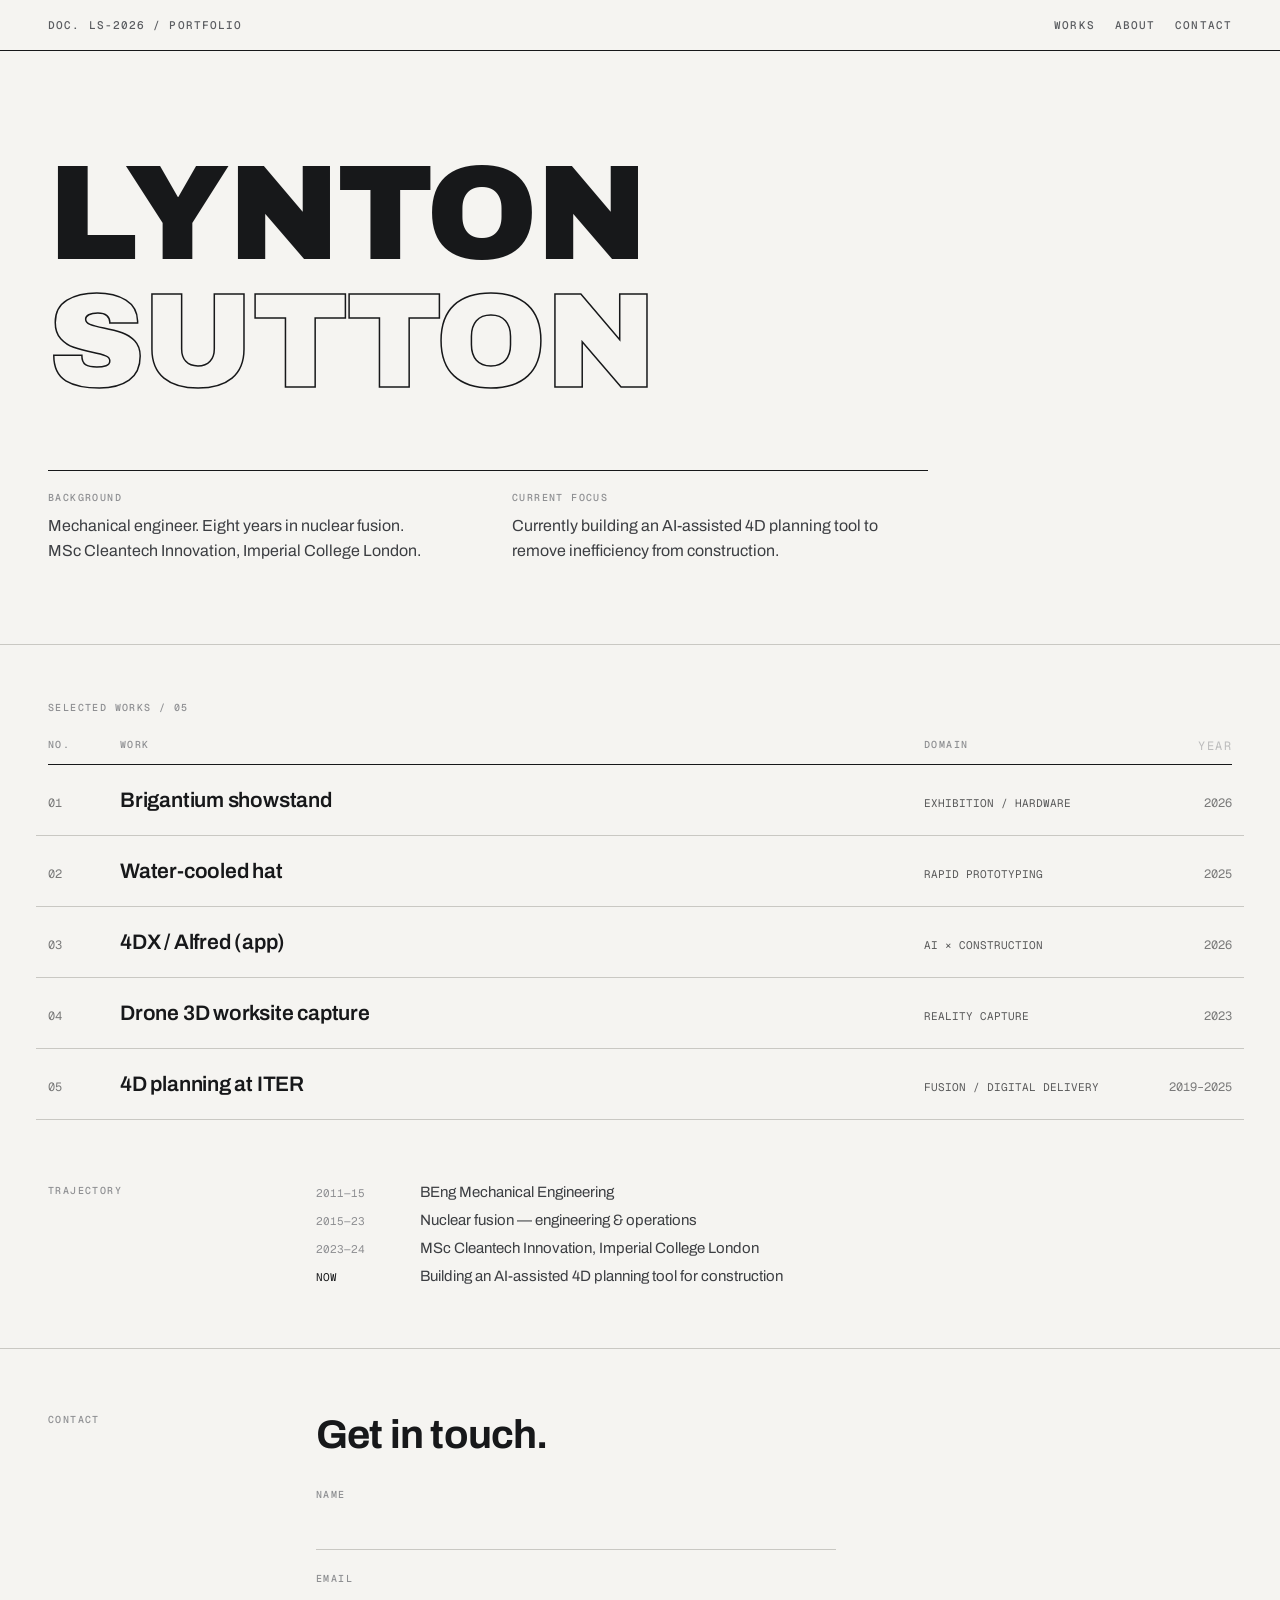
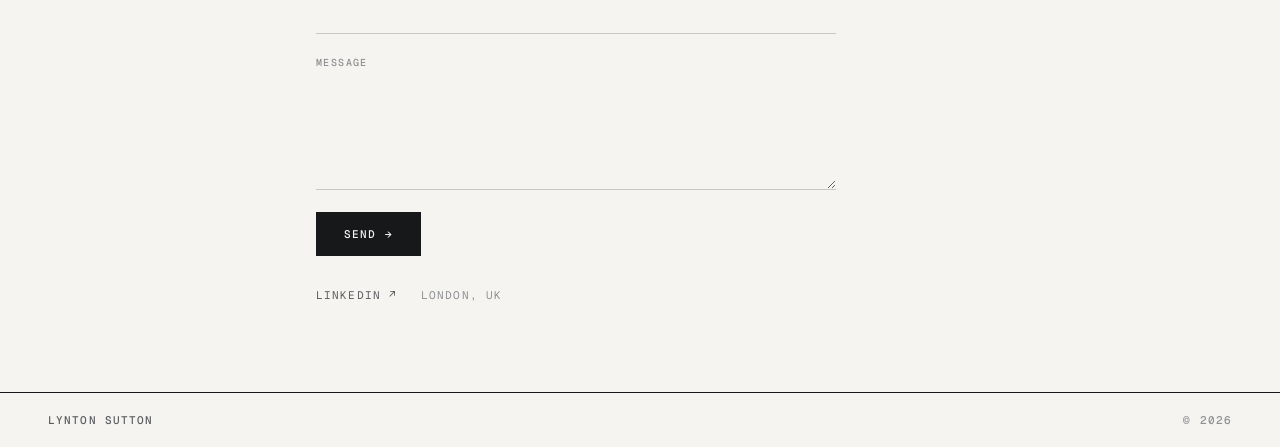
==== index.html @ a77f1288 "Correct the work years Per the owner:   water-cooled hat        2023      -> 2025   4DX / Alfred (ap" ====
<!DOCTYPE html>
<!-- nav-back: the index is only ever arrived at by coming back from a work
     page, so its inbound transition always swipes right. -->
<html lang="en" class="nav-back">
<head>
<meta charset="UTF-8">
<meta name="viewport" content="width=device-width, initial-scale=1.0">
<title>Lynton Sutton — Portfolio</title>
<meta name="description" content="Lynton Sutton — mechanical engineer. Eight years in nuclear fusion. MSc Cleantech Innovation, Imperial College London. Building an AI-assisted 4D planning tool for construction.">

<link rel="preconnect" href="https://fonts.googleapis.com">
<link rel="preconnect" href="https://fonts.gstatic.com" crossorigin>
<link href="https://fonts.googleapis.com/css2?family=Archivo:wght@400;500;600;700;800&family=Archivo+Black&family=Geist+Mono:wght@400;500;600&display=swap" rel="stylesheet">
<link rel="stylesheet" href="style.css">
</head>
<body>

  <!-- ===================== HEADER ===================== -->
  <header class="site-head">
    <span>DOC. LS-2026 / PORTFOLIO</span>
    <nav>
      <a href="#works">WORKS</a>
      <a href="#about">ABOUT</a>
      <a href="#contact">CONTACT</a>
    </nav>
  </header>

  <!-- ===================== HERO ===================== -->
  <section class="hero">
    <h1>
      <span>Lynton</span>
      <span class="hollow">Sutton</span>
    </h1>

    <div class="intro">
      <div>
        <span class="label">BACKGROUND</span>
        <p>Mechanical engineer. Eight years in nuclear fusion.<br>MSc Cleantech Innovation, Imperial College London.</p>
      </div>
      <div>
        <span class="label">CURRENT FOCUS</span>
        <p>Currently building an AI-assisted 4D planning tool to remove inefficiency from construction.</p>
      </div>
    </div>
  </section>

  <!-- ===================== WORKS ===================== -->
  <!-- Each row navigates to its own page in work/. -->
  <section id="works" class="works">
    <div class="label kicker">SELECTED WORKS / 05</div>

    <div class="work-head label">
      <span>NO.</span>
      <span>WORK</span>
      <span>DOMAIN</span>
      <span class="w-year">YEAR</span>
    </div>

    <a class="work-row" href="work/brigantium-showstand.html">
      <span class="w-no">01</span>
      <span class="w-title">Brigantium showstand</span>
      <span class="w-domain">EXHIBITION / HARDWARE</span>
      <span class="w-year">2026</span>
    </a>

    <a class="work-row" href="work/water-cooled-hat.html">
      <span class="w-no">02</span>
      <span class="w-title">Water-cooled hat</span>
      <span class="w-domain">RAPID PROTOTYPING</span>
      <span class="w-year">2025</span>
    </a>

    <a class="work-row" href="work/brigantium-alfred.html">
      <span class="w-no">03</span>
      <span class="w-title">4DX / Alfred (app)</span>
      <span class="w-domain">AI × CONSTRUCTION</span>
      <span class="w-year">2026</span>
    </a>

    <a class="work-row" href="work/drone-worksite-capture.html">
      <span class="w-no">04</span>
      <span class="w-title">Drone 3D worksite capture</span>
      <span class="w-domain">REALITY CAPTURE</span>
      <span class="w-year">2023</span>
    </a>

    <a class="work-row" href="work/iter-4d-planning.html">
      <span class="w-no">05</span>
      <span class="w-title">4D planning at ITER</span>
      <span class="w-domain">FUSION / DIGITAL DELIVERY</span>
      <span class="w-year">2019–2025</span>
    </a>
  </section>

  <!-- ===================== TRAJECTORY ===================== -->
  <section id="about" class="trajectory">
    <div class="label">TRAJECTORY</div>
    <div class="traj-list">
      <div><span class="date">2011—15</span>BEng Mechanical Engineering</div>
      <div><span class="date">2015—23</span>Nuclear fusion — engineering &amp; operations</div>
      <div><span class="date">2023—24</span>MSc Cleantech Innovation, Imperial College London</div>
      <div><span class="date now">NOW</span>Building an AI-assisted 4D planning tool for construction</div>
    </div>
  </section>

  <!-- ===================== CONTACT ===================== -->
  <section id="contact" class="contact">
    <div class="label">CONTACT</div>
    <div class="contact-lines">
      <p class="contact-lede">Get in touch.</p>

      <!-- ============================================================
           SETUP REQUIRED — replace YOUR_FORM_ID below.
           1. Sign up at https://formspree.io and create a new form.
           2. Copy the form ID from the endpoint it gives you
              (https://formspree.io/f/XXXXXXXX  →  XXXXXXXX).
           3. Paste it over YOUR_FORM_ID in the action attribute.
           Your address lives in the Formspree dashboard, never in this
           page's source. Until the ID is set, the form will not send.
           ============================================================ -->
      <form class="contact-form" action="https://formspree.io/f/YOUR_FORM_ID" method="POST">
        <input type="hidden" name="_subject" value="Portfolio enquiry">
        <!-- Spam honeypot: hidden from people, tempting to bots. -->
        <input type="text" name="_gotcha" tabindex="-1" autocomplete="off" aria-hidden="true">

        <div class="field">
          <label class="label" for="cf-name">NAME</label>
          <input id="cf-name" name="name" type="text" autocomplete="name" required>
        </div>
        <div class="field">
          <label class="label" for="cf-email">EMAIL</label>
          <input id="cf-email" name="email" type="email" autocomplete="email" required>
        </div>
        <div class="field">
          <label class="label" for="cf-message">MESSAGE</label>
          <textarea id="cf-message" name="message" rows="4" required></textarea>
        </div>

        <button class="send" type="submit">SEND →</button>
      </form>

      <div class="contact-meta">
        <a class="ext" href="https://www.linkedin.com/in/lynton-sutton-944990ba/" target="_blank" rel="noopener">LINKEDIN ↗</a>
        <span class="place">LONDON, UK</span>
      </div>
    </div>
  </section>

  <!-- ===================== FOOTER ===================== -->
  <footer class="site-foot">
    <span>LYNTON SUTTON</span>
    <span class="year">© 2026</span>
  </footer>

</body>
</html>
---- style.css ----
/* ============================================================
   Lynton Sutton — Portfolio
   Shared stylesheet for the index and the work pages.
   ============================================================ */

/* ===================== TOKENS ===================== */
:root{
  --page:#f5f4f1;      /* paper                     */
  --ink:#17181a;       /* heavy rules, display type */
  --body:#3c3e42;      /* paragraph text            */
  --mono-2:#5a5c60;    /* secondary mono            */
  --mono-3:#8e8f92;    /* faint mono/labels         */
  --hair:#c9c8c3;      /* hairline rules            */
  --accent:#3672d9;    /* contact underline; oklch upgrade below */
  --gutter:48px;
  --sans:'Archivo',sans-serif;
  --display:'Archivo Black',sans-serif;
  --mono:'Geist Mono',ui-monospace,SFMono-Regular,Menlo,monospace;
}
@supports (color: oklch(0.55 0.17 250)){
  :root{ --accent:oklch(0.55 0.17 250); }
}

/* ===================== BASE ===================== */
*{box-sizing:border-box}
html{scroll-behavior:smooth}
body{
  margin:0;
  background:var(--page);
  color:var(--ink);
  font-family:var(--sans);
  min-height:100vh;
  -webkit-font-smoothing:antialiased;
}
a{color:inherit;text-decoration:none}
section{scroll-margin-top:24px}

/* Shared mono label: 10px, .14em, faint */
.label{
  font:500 10px var(--mono);
  letter-spacing:.14em;
  color:var(--mono-3);
}

/* Keyboard focus — hover is the design's only stated state, but focus must
   be visible for anyone not using a mouse. */
a:focus-visible{
  outline:2px solid var(--accent);
  outline-offset:3px;
}

/* ===================== HEADER ===================== */
.site-head{
  display:flex;
  justify-content:space-between;
  align-items:baseline;
  gap:24px;
  padding:18px var(--gutter);
  border-bottom:1.5px solid var(--ink);
  font:500 11px var(--mono);
  letter-spacing:.1em;
  color:var(--mono-2);
}
.site-head nav{display:flex;gap:20px}
.site-head nav a{color:var(--mono-2);transition:color .2s}
.site-head nav a:hover{color:var(--ink)}

/* ===================== HERO ===================== */
.hero{
  padding:100px var(--gutter) 80px;
  border-bottom:1px solid var(--hair);
}
.hero h1{
  margin:0;
  font:400 clamp(72px,10.5vw,148px)/0.95 var(--display);
  letter-spacing:-.02em;
  text-transform:uppercase;
}
.hero h1 span{display:block}
/* Second line is hollow until hovered. Guarded so it never renders invisible
   where text-stroke is unsupported. */
@supports (-webkit-text-stroke: 1.5px currentColor){
  .hero .hollow{
    color:transparent;
    -webkit-text-stroke:1.5px var(--ink);
    transition:color .4s;
    cursor:default;
  }
  .hero .hollow:hover{color:var(--ink)}
}

.intro{
  display:grid;
  grid-template-columns:1fr 1fr;
  gap:48px;
  margin-top:64px;
  max-width:880px;
  border-top:1.5px solid var(--ink);
  padding-top:20px;
}
.intro > div{display:flex;flex-direction:column;gap:10px}
.intro p{
  margin:0;
  font:400 16px/1.55 var(--sans);
  color:var(--body);
}

/* ===================== WORKS INDEX ===================== */
.works{padding:56px var(--gutter) 0}
.works .kicker{margin-bottom:24px}

.work-head,
.work-row{
  display:grid;
  grid-template-columns:56px 1fr 220px 72px;
  gap:16px;
}
.work-head{
  padding-bottom:10px;
  border-bottom:1.5px solid var(--ink);
}
.work-head .w-year{text-align:right}

.work-row{
  align-items:baseline;
  padding:24px 12px;
  /* Pull the hover plate 12px past the text grid while the columns stay
     aligned with the header above. */
  margin:0 -12px;
  border-bottom:1px solid var(--hair);
  cursor:pointer;
  transition:background .25s,color .25s;
}
/* The whole row inverts. Cells carry opacity rather than fixed greys so they
   read correctly against both the paper and the ink plate. */
.work-row:hover{
  background:var(--ink);
  color:var(--page);
}
.w-no   {font:400 12px var(--mono);opacity:.55}
.w-title{font:600 21px var(--sans);letter-spacing:-.01em}
.w-domain{font:400 11px var(--mono);opacity:.7}
.w-year {font:400 12px var(--mono);opacity:.55;text-align:right}

/* ===================== TRAJECTORY ===================== */
.trajectory,
.contact{
  display:grid;
  grid-template-columns:220px 1fr;
  gap:48px;
}
.trajectory{
  padding:64px var(--gutter);
  border-bottom:1px solid var(--hair);
}
.traj-list{
  display:flex;
  flex-direction:column;
  gap:12px;
  font:400 15px var(--sans);
  color:var(--body);
  max-width:640px;
}
.traj-list > div{display:flex;gap:20px;align-items:baseline}
.traj-list .date{
  font:400 11px var(--mono);
  color:var(--mono-3);
  width:84px;
  flex:none;
}
.traj-list .date.now{color:var(--ink)}

/* ===================== CONTACT ===================== */
.contact{padding:64px var(--gutter) 88px}
.contact-lines{
  display:flex;
  flex-direction:column;
  align-items:flex-start;
  gap:32px;
}
/* Carries the display-type moment the mailto link used to hold, so the
   section keeps its typographic anchor. */
.contact-lede{
  margin:0;
  font:700 clamp(24px,3.2vw,40px) var(--sans);
  letter-spacing:-.02em;
  color:var(--ink);
}

.contact-form{
  display:flex;
  flex-direction:column;
  gap:22px;
  width:100%;
  max-width:520px;
}
.field{display:flex;flex-direction:column;gap:8px}
.field label{display:block}

/* Flat, square, rule-only fields — no boxes, in keeping with the document
   aesthetic. Form controls don't inherit type, so restate it. */
.contact-form input[type=text],
.contact-form input[type=email],
.contact-form textarea{
  font:400 16px/1.5 var(--sans);
  color:var(--ink);
  background:transparent;
  border:none;
  border-bottom:1px solid var(--hair);
  border-radius:0;
  padding:6px 0 10px;
  width:100%;
  transition:border-color .25s;
  -webkit-appearance:none;
  appearance:none;
}
.contact-form textarea{resize:vertical;min-height:96px}
.contact-form input:hover,
.contact-form textarea:hover{border-bottom-color:var(--mono-3)}
.contact-form input:focus,
.contact-form textarea:focus{
  outline:none;
  border-bottom-color:var(--ink);
}
/* Honeypot — off-screen rather than display:none so bots still fill it. */
.contact-form input[name="_gotcha"]{
  position:absolute;
  left:-9999px;
  width:1px;
  height:1px;
  opacity:0;
}

.send{
  align-self:flex-start;
  font:500 11px var(--mono);
  letter-spacing:.1em;
  color:var(--page);
  background:var(--ink);
  border:none;
  border-radius:0;
  padding:15px 28px;
  cursor:pointer;
  transition:background .25s;
}
.send:hover{background:var(--accent)}
.send:focus-visible{outline:2px solid var(--accent);outline-offset:3px}

.contact-meta{
  display:flex;
  align-items:baseline;
  gap:24px;
  flex-wrap:wrap;
  font:400 11px var(--mono);
  letter-spacing:.1em;
}
.contact-meta .ext{
  color:var(--mono-2);
  border-bottom:2px solid transparent;
  transition:color .2s,border-color .25s;
}
.contact-meta .ext:hover{
  color:var(--ink);
  border-bottom-color:var(--accent);
}
.contact-meta .place{color:var(--mono-3)}

/* ===================== FOOTER ===================== */
.site-foot{
  display:flex;
  justify-content:space-between;
  align-items:baseline;
  padding:20px var(--gutter);
  border-top:1.5px solid var(--ink);
  font:500 11px var(--mono);
  letter-spacing:.1em;
  color:var(--mono-2);
}
.site-foot .year{color:var(--mono-3)}

/* ===================== WORK PAGE ===================== */
/* Deliberately bare: a back control, the work itself, and the footer. */
body.work{display:flex;flex-direction:column}
.work-page{
  flex:1;
  padding:28px var(--gutter) 96px;
}

.back{
  display:inline-flex;
  align-items:baseline;
  gap:10px;
  font:500 11px var(--mono);
  letter-spacing:.1em;
  color:var(--mono-2);
  transition:color .2s;
}
.back:hover{color:var(--ink)}
.back .arrow{
  display:inline-block;
  transition:transform .2s;
}
.back:hover .arrow{transform:translateX(-4px)}

.work-article{max-width:880px;padding-top:72px}
.work-article .w-index{display:block;margin-bottom:18px}
.work-article h1{
  margin:0;
  font:700 clamp(32px,4.6vw,56px)/1.05 var(--sans);
  letter-spacing:-.02em;
}
.work-article .work-meta{
  margin-top:16px;
  font:400 11px var(--mono);
  letter-spacing:.1em;
  color:var(--mono-3);
}
.work-article .work-text{
  margin:32px 0 0;
  padding-top:28px;
  border-top:1.5px solid var(--ink);
  font:400 17px/1.6 var(--sans);
  color:var(--body);
  max-width:640px;
}

/* ---- Figure plate ---- */
.figure{
  margin:44px 0 0;
  padding:0;
  max-width:880px;
}
.fig-label{margin-bottom:14px}
.fig-frame{
  aspect-ratio:16 / 9;
  width:100%;
  border:1.5px solid var(--ink);
  background:var(--ink);    /* fills the letterbox before the player paints */
}
.fig-frame iframe,
.fig-frame video{
  display:block;
  width:100%;
  height:100%;
  border:0;
}
/* Self-hosted clips are letterboxed rather than cropped — a 4D sequence
   shouldn't have its edges cut off to fill the frame. */
.fig-frame video{
  object-fit:contain;
  background:var(--ink);
}
/* Escape hatch under an embedded viewer: a way through to the source if the
   frame can't start (no WebGL, third-party frames blocked). */
.fig-link{
  display:inline-block;
  margin-top:14px;
  font:400 11px var(--mono);
  letter-spacing:.1em;
  color:var(--mono-2);
  border-bottom:2px solid transparent;
  transition:color .2s,border-color .25s;
}
.fig-link:hover{
  color:var(--ink);
  border-bottom-color:var(--accent);
}

/* ---- Pull quote ---- */
.work-quote{
  margin:44px 0 0;
  padding-left:20px;
  border-left:1.5px solid var(--ink);
  max-width:640px;
}
.work-quote p{
  margin:0;
  font:400 20px/1.45 var(--sans);
  letter-spacing:-.01em;
  color:var(--ink);
}
.work-quote cite{
  display:block;
  margin-top:12px;
  font:400 11px var(--mono);
  letter-spacing:.1em;
  font-style:normal;
  color:var(--mono-3);
}

/* ---- Plate grid ----
   Photos keep their natural aspect rather than being forced into a uniform
   frame — the set is a mix of portrait and landscape, and cropping to match
   would cut the subject out of half of them. Grid order is left-to-right so
   the build sequence still reads correctly. */
.plate-grid-label{margin-top:44px}
/* Sits directly under the meta line rather than after a section, so it needs
   less air above it. */
.plate-grid-label--lead{margin-top:32px}
.plate-grid{
  display:grid;
  grid-template-columns:repeat(2,1fr);
  gap:32px 24px;
  align-items:start;
  margin:44px 0 0;
  max-width:880px;
}
.plate{margin:0}
/* Spans both columns and lands on its own row — used for the wide context
   shot and for the finished build, so each gets the full measure. */
.plate--wide{
  grid-column:1 / -1;
  margin-top:8px;
}
.plate img{
  display:block;
  width:100%;
  height:auto;
  border:1.5px solid var(--ink);
  background:var(--hair);   /* holds the space before the image decodes */
}
.plate figcaption{margin-top:10px}
/* Video plates sit in the same grid as the photos so the two sections share a
   rhythm. aspect-ratio reserves the box before metadata lands, so the page
   doesn't jump as each player sizes itself. */
.plate video{
  display:block;
  width:100%;
  height:auto;
  aspect-ratio:9 / 16;
  border:1.5px solid var(--ink);
  background:var(--ink);
  object-fit:contain;
}

/* ===================== PAGE TRANSITION ===================== */
/* Cross-document view transitions: the index swipes left to a work page, and
   the work page swipes back right to the index. Direction is fixed per page
   because a work page is only ever entered going forward and the index only
   ever going back — so no scripting is needed to work out which way.
   Unsupported browsers simply navigate instantly. */
@view-transition{navigation:auto}

@keyframes vt-from-right{from{transform:translateX(100%)}}
@keyframes vt-to-left   {to  {transform:translateX(-25%)}}
@keyframes vt-from-left {from{transform:translateX(-25%)}}
@keyframes vt-to-right  {to  {transform:translateX(100%)}}

html.nav-fwd::view-transition-old(root){animation:vt-to-left    .42s cubic-bezier(.4,0,.2,1) both}
html.nav-fwd::view-transition-new(root){animation:vt-from-right .42s cubic-bezier(.4,0,.2,1) both}
html.nav-back::view-transition-old(root){animation:vt-to-right  .42s cubic-bezier(.4,0,.2,1) both}
html.nav-back::view-transition-new(root){animation:vt-from-left .42s cubic-bezier(.4,0,.2,1) both}

/* ===================== RESPONSIVE ===================== */
/* Design was validated at desktop widths. Below 760px the fixed works columns
   stop working, so each row folds to two lines:
     NO. + WORK  /  DOMAIN + YEAR                                          */
@media (max-width:760px){
  :root{--gutter:24px}

  .hero{padding:64px var(--gutter) 56px}
  .intro{grid-template-columns:1fr;gap:28px;margin-top:44px}

  .work-head{display:none}
  .work-row{
    grid-template-columns:44px 1fr auto;
    gap:8px 16px;
    align-items:baseline;
    padding:20px 12px;
  }
  .w-no    {grid-column:1;grid-row:1}
  .w-title {grid-column:2 / 4;grid-row:1;font-size:19px}
  .w-domain{grid-column:2;grid-row:2}
  .w-year  {grid-column:3;grid-row:2}

  .trajectory,
  .contact{grid-template-columns:1fr;gap:20px}
  .trajectory{padding:48px var(--gutter)}
  .contact{padding:48px var(--gutter) 64px}
  .traj-list > div{gap:14px}

  .work-page{padding:24px var(--gutter) 64px}
  .work-article{padding-top:48px}
  .work-article .work-text{font-size:16px}
  .figure{margin-top:36px}
  .plate-grid{grid-template-columns:1fr;gap:28px;margin-top:20px}
  .plate-grid-label{margin-top:36px}
  .work-quote{margin-top:36px}
  .work-quote p{font-size:18px}
}

/* Keep the display type inside the page on very narrow screens. */
@media (max-width:420px){
  .hero h1{font-size:clamp(52px,15vw,72px)}
  .site-head{gap:12px;flex-wrap:wrap}
  .site-head nav{gap:14px}
}

@media (prefers-reduced-motion:reduce){
  html{scroll-behavior:auto}
  *{transition-duration:.01ms !important}
  ::view-transition-old(root),
  ::view-transition-new(root){animation:none !important}
}
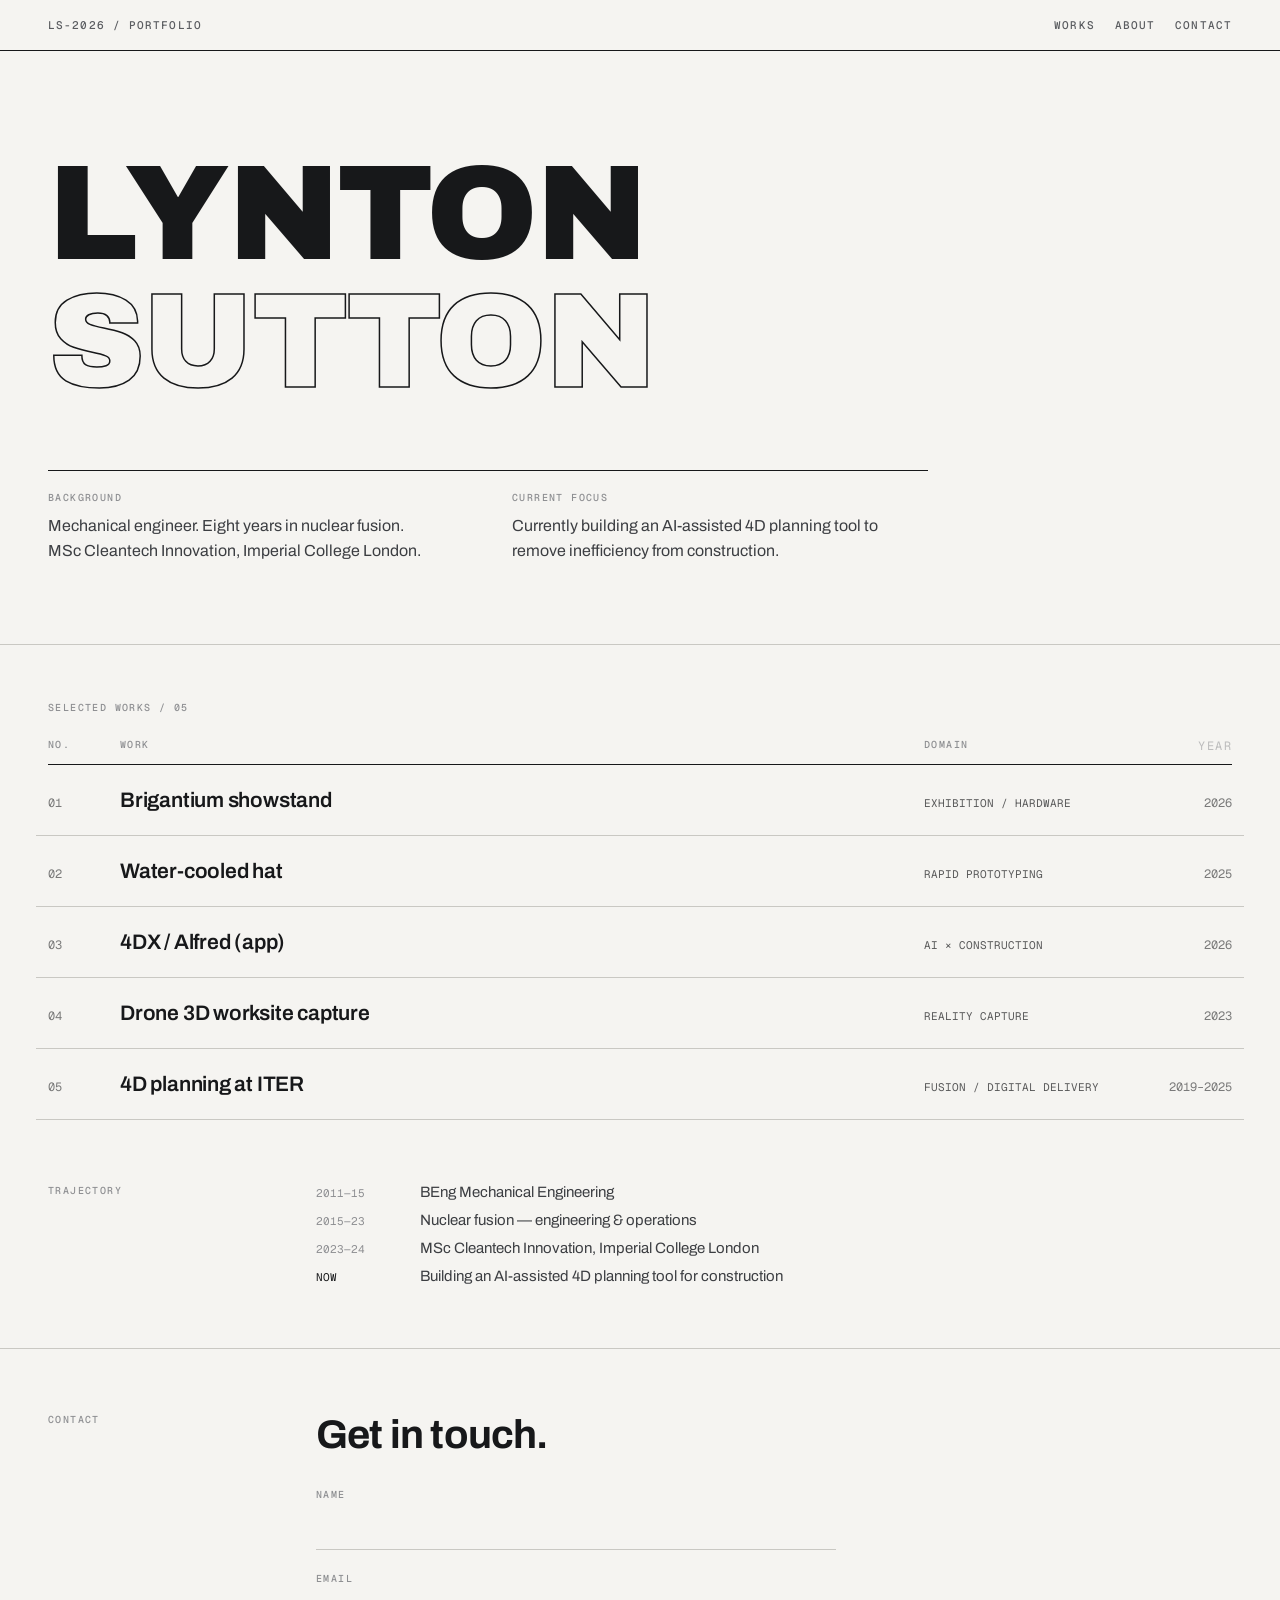
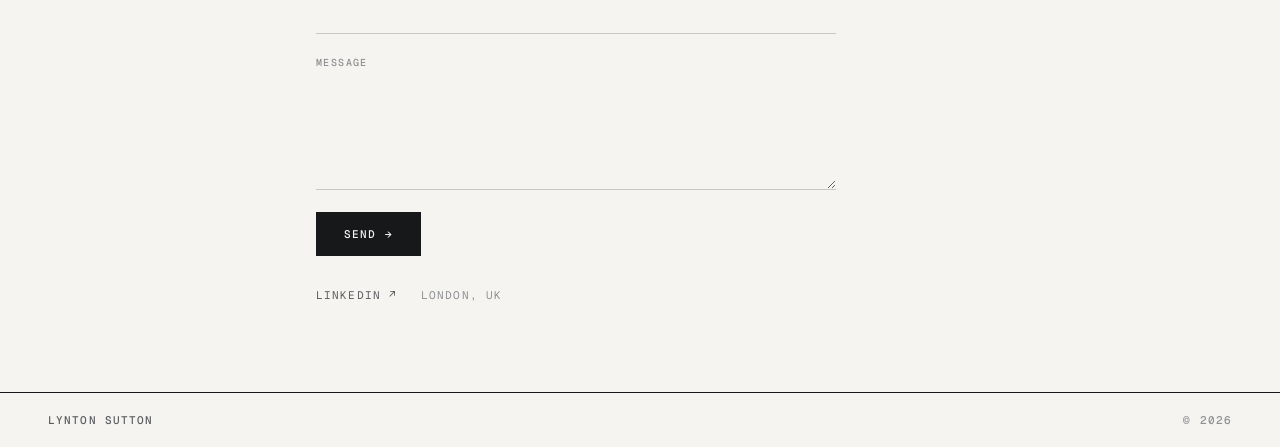
==== commit 88c0f4b5: "Drop the DOC. prefix from the header label Co-Authored-By: Claude Opus 5 <noreply@anthropic.com>" ====
--- a/index.html
+++ b/index.html
@@ -17,7 +17,7 @@
 
   <!-- ===================== HEADER ===================== -->
   <header class="site-head">
-    <span>DOC. LS-2026 / PORTFOLIO</span>
+    <span>LS-2026 / PORTFOLIO</span>
     <nav>
       <a href="#works">WORKS</a>
       <a href="#about">ABOUT</a>
@@ -70,7 +70,7 @@
       <span class="w-year">2025</span>
     </a>
 
-    <a class="work-row" href="work/brigantium-alfred.html">
+    <a class="work-row" href="work/4dx-alfred.html">
       <span class="w-no">03</span>
       <span class="w-title">4DX / Alfred (app)</span>
       <span class="w-domain">AI × CONSTRUCTION</span>
@@ -109,16 +109,14 @@
     <div class="contact-lines">
       <p class="contact-lede">Get in touch.</p>
 
-      <!-- ============================================================
-           SETUP REQUIRED — replace YOUR_FORM_ID below.
-           1. Sign up at https://formspree.io and create a new form.
-           2. Copy the form ID from the endpoint it gives you
-              (https://formspree.io/f/XXXXXXXX  →  XXXXXXXX).
-           3. Paste it over YOUR_FORM_ID in the action attribute.
-           Your address lives in the Formspree dashboard, never in this
-           page's source. Until the ID is set, the form will not send.
-           ============================================================ -->
-      <form class="contact-form" action="https://formspree.io/f/YOUR_FORM_ID" method="POST">
+      <!-- Plain HTML POST to Formspree — no script, so the page stays
+           zero-JavaScript. The destination address lives in the Formspree
+           dashboard and never appears in this page's source.
+           _next must be an absolute URL; it keeps the visitor on this domain
+           after submitting instead of landing on formspree.io. Update it if
+           the site ever moves to a custom domain. -->
+      <form class="contact-form" action="https://formspree.io/f/xnpaqawo" method="POST">
+        <input type="hidden" name="_next" value="https://dizzymammoth91.github.io/portfolio/thanks.html">
         <input type="hidden" name="_subject" value="Portfolio enquiry">
         <!-- Spam honeypot: hidden from people, tempting to bots. -->
         <input type="text" name="_gotcha" tabindex="-1" autocomplete="off" aria-hidden="true">
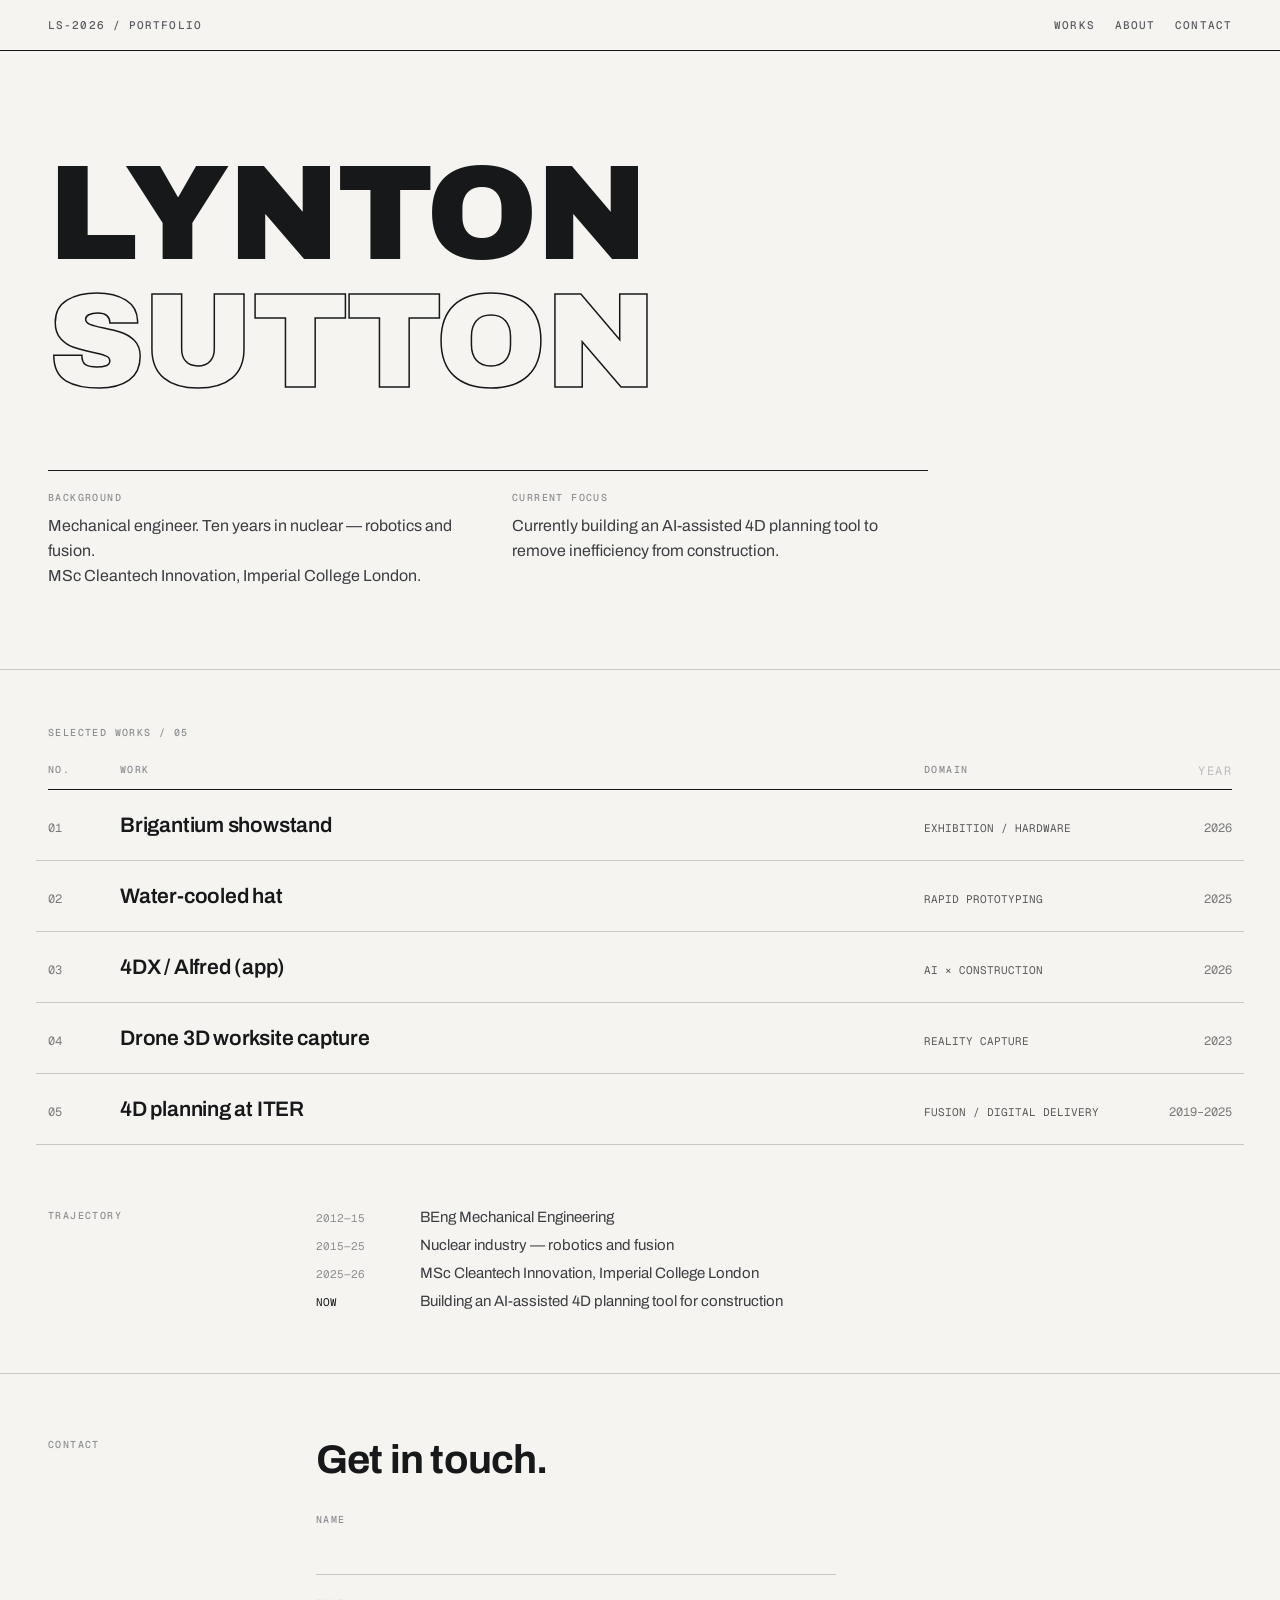
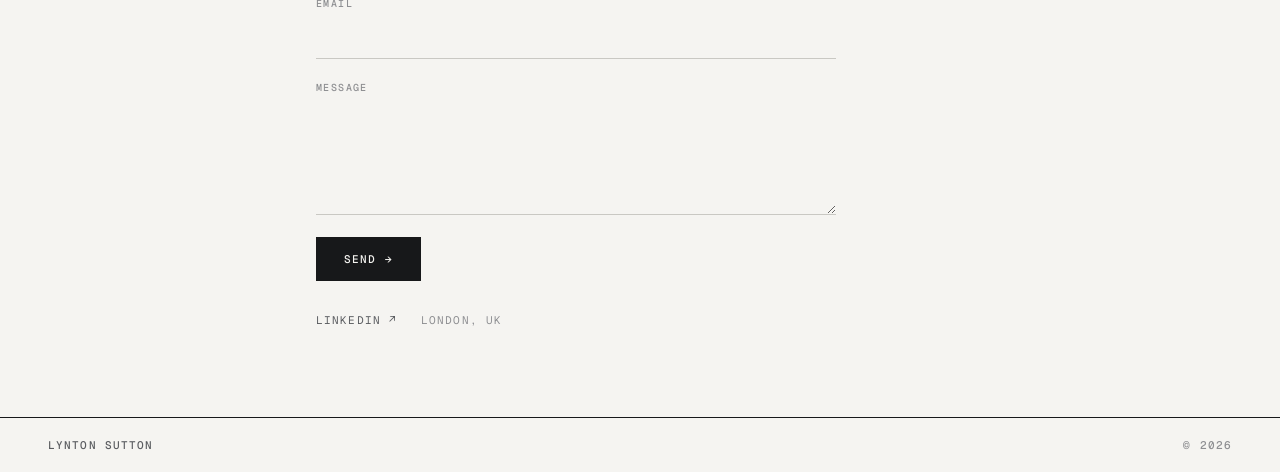
==== commit a4a39d6d: "Correct the biography dates and framing The nuclear period was ten years, not eight, and began with " ====
--- a/index.html
+++ b/index.html
@@ -6,7 +6,7 @@
 <meta charset="UTF-8">
 <meta name="viewport" content="width=device-width, initial-scale=1.0">
 <title>Lynton Sutton — Portfolio</title>
-<meta name="description" content="Lynton Sutton — mechanical engineer. Eight years in nuclear fusion. MSc Cleantech Innovation, Imperial College London. Building an AI-assisted 4D planning tool for construction.">
+<meta name="description" content="Lynton Sutton — mechanical engineer. Ten years in nuclear — robotics and fusion. MSc Cleantech Innovation, Imperial College London. Building an AI-assisted 4D planning tool for construction.">
 
 <link rel="preconnect" href="https://fonts.googleapis.com">
 <link rel="preconnect" href="https://fonts.gstatic.com" crossorigin>
@@ -35,7 +35,7 @@
     <div class="intro">
       <div>
         <span class="label">BACKGROUND</span>
-        <p>Mechanical engineer. Eight years in nuclear fusion.<br>MSc Cleantech Innovation, Imperial College London.</p>
+        <p>Mechanical engineer. Ten years in nuclear — robotics and fusion.<br>MSc Cleantech Innovation, Imperial College London.</p>
       </div>
       <div>
         <span class="label">CURRENT FOCUS</span>
@@ -96,9 +96,9 @@
   <section id="about" class="trajectory">
     <div class="label">TRAJECTORY</div>
     <div class="traj-list">
-      <div><span class="date">2011—15</span>BEng Mechanical Engineering</div>
-      <div><span class="date">2015—23</span>Nuclear fusion — engineering &amp; operations</div>
-      <div><span class="date">2023—24</span>MSc Cleantech Innovation, Imperial College London</div>
+      <div><span class="date">2012—15</span>BEng Mechanical Engineering</div>
+      <div><span class="date">2015—25</span>Nuclear industry — robotics and fusion</div>
+      <div><span class="date">2025—26</span>MSc Cleantech Innovation, Imperial College London</div>
       <div><span class="date now">NOW</span>Building an AI-assisted 4D planning tool for construction</div>
     </div>
   </section>
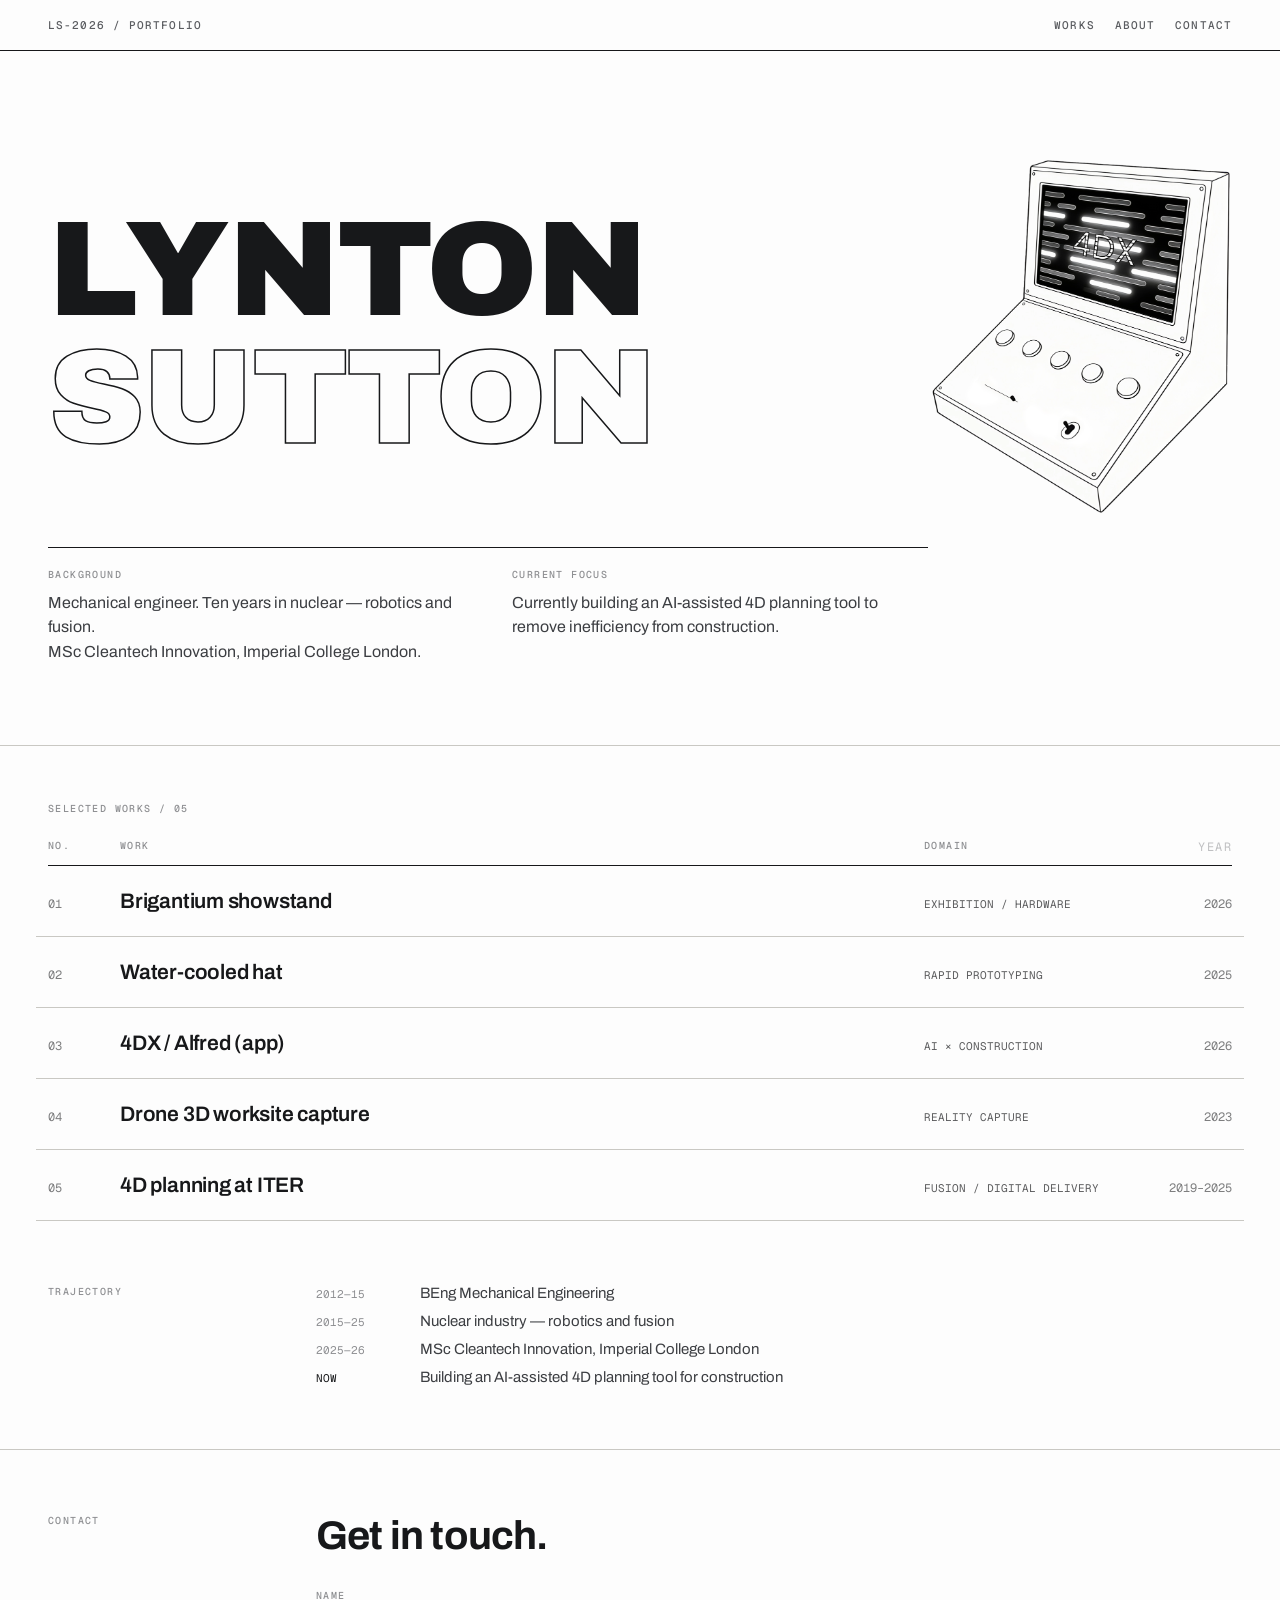
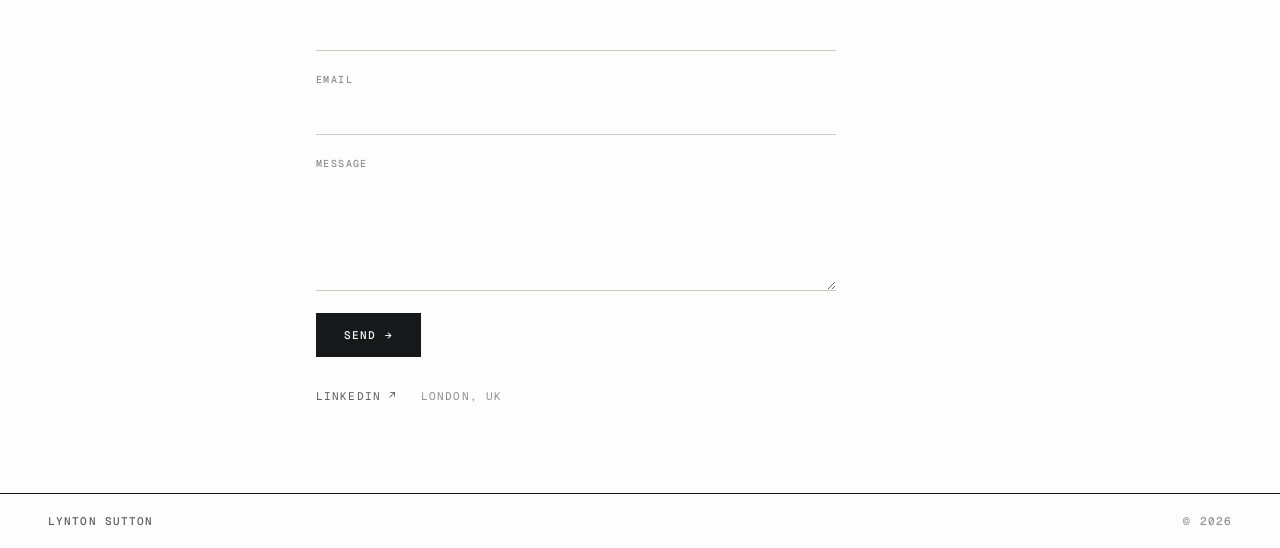
==== commit 2c3b6eb6: "Add the arcade machine to the hero, lighten the paper Background moves from #f5f4f1 to #fdfdfd. That" ====
--- a/index.html
+++ b/index.html
@@ -27,10 +27,15 @@
 
   <!-- ===================== HERO ===================== -->
   <section class="hero">
-    <h1>
-      <span>Lynton</span>
-      <span class="hollow">Sutton</span>
-    </h1>
+    <div class="hero-top">
+      <h1>
+        <span>Lynton</span>
+        <span class="hollow">Sutton</span>
+      </h1>
+      <img class="hero-art" src="media/arcade-machine.png"
+           alt="Line drawing of the 4DX arcade machine — angled screen showing the 4DX title, and a control panel of arcade buttons"
+           width="900" height="1077">
+    </div>
 
     <div class="intro">
       <div>
--- a/style.css
+++ b/style.css
@@ -5,7 +5,7 @@
 
 /* ===================== TOKENS ===================== */
 :root{
-  --page:#f5f4f1;      /* paper                     */
+  --page:#fdfdfd;      /* paper                     */
   --ink:#17181a;       /* heavy rules, display type */
   --body:#3c3e42;      /* paragraph text            */
   --mono-2:#5a5c60;    /* secondary mono            */
@@ -70,11 +70,34 @@
   padding:100px var(--gutter) 80px;
   border-bottom:1px solid var(--hair);
 }
+/* Name left, artwork pushed to the right edge — the rule below runs the full
+   width, so the art sitting at the far margin keeps the band feeling edge to
+   edge rather than centred. Bottom-aligned, then the art is dropped below
+   that baseline by its negative margin. */
+.hero-top{
+  display:flex;
+  align-items:flex-end;
+  justify-content:space-between;
+  gap:48px;
+}
 .hero h1{
   margin:0;
   font:400 clamp(72px,10.5vw,148px)/0.95 var(--display);
   letter-spacing:-.02em;
   text-transform:uppercase;
+}
+.hero-art{
+  flex:none;
+  /* Capped so the machine's top stays clear of the header rule — it's taller
+     than the name, and it hangs below, so height grows upward. */
+  width:clamp(195px,24vw,360px);
+  height:auto;
+  /* Drops the machine below the name's baseline rather than sitting flush
+     with it. Negative margin so the row shrinks by the same amount and the
+     intro block below doesn't get pushed down. The intro's margin-top is
+     raised to match, keeping the gap under the machine constant. */
+  margin-bottom:-56px;
+  /* Transparent PNG, so it sits straight on the paper with no plate. */
 }
 .hero h1 span{display:block}
 /* Second line is hollow until hovered. Guarded so it never renders invisible
@@ -93,7 +116,9 @@
   display:grid;
   grid-template-columns:1fr 1fr;
   gap:48px;
-  margin-top:64px;
+  /* 64px in the design; raised by the same 20px the artwork now hangs lower,
+     so the space under the machine stays as it was. */
+  margin-top:84px;
   max-width:880px;
   border-top:1.5px solid var(--ink);
   padding-top:20px;
@@ -459,6 +484,9 @@
   :root{--gutter:24px}
 
   .hero{padding:64px var(--gutter) 56px}
+  /* No room for the art beside the name at this width — stack it under. */
+  .hero-top{flex-direction:column;align-items:flex-start;gap:28px}
+  .hero-art{width:min(275px,58vw)}
   .intro{grid-template-columns:1fr;gap:28px;margin-top:44px}
 
   .work-head{display:none}
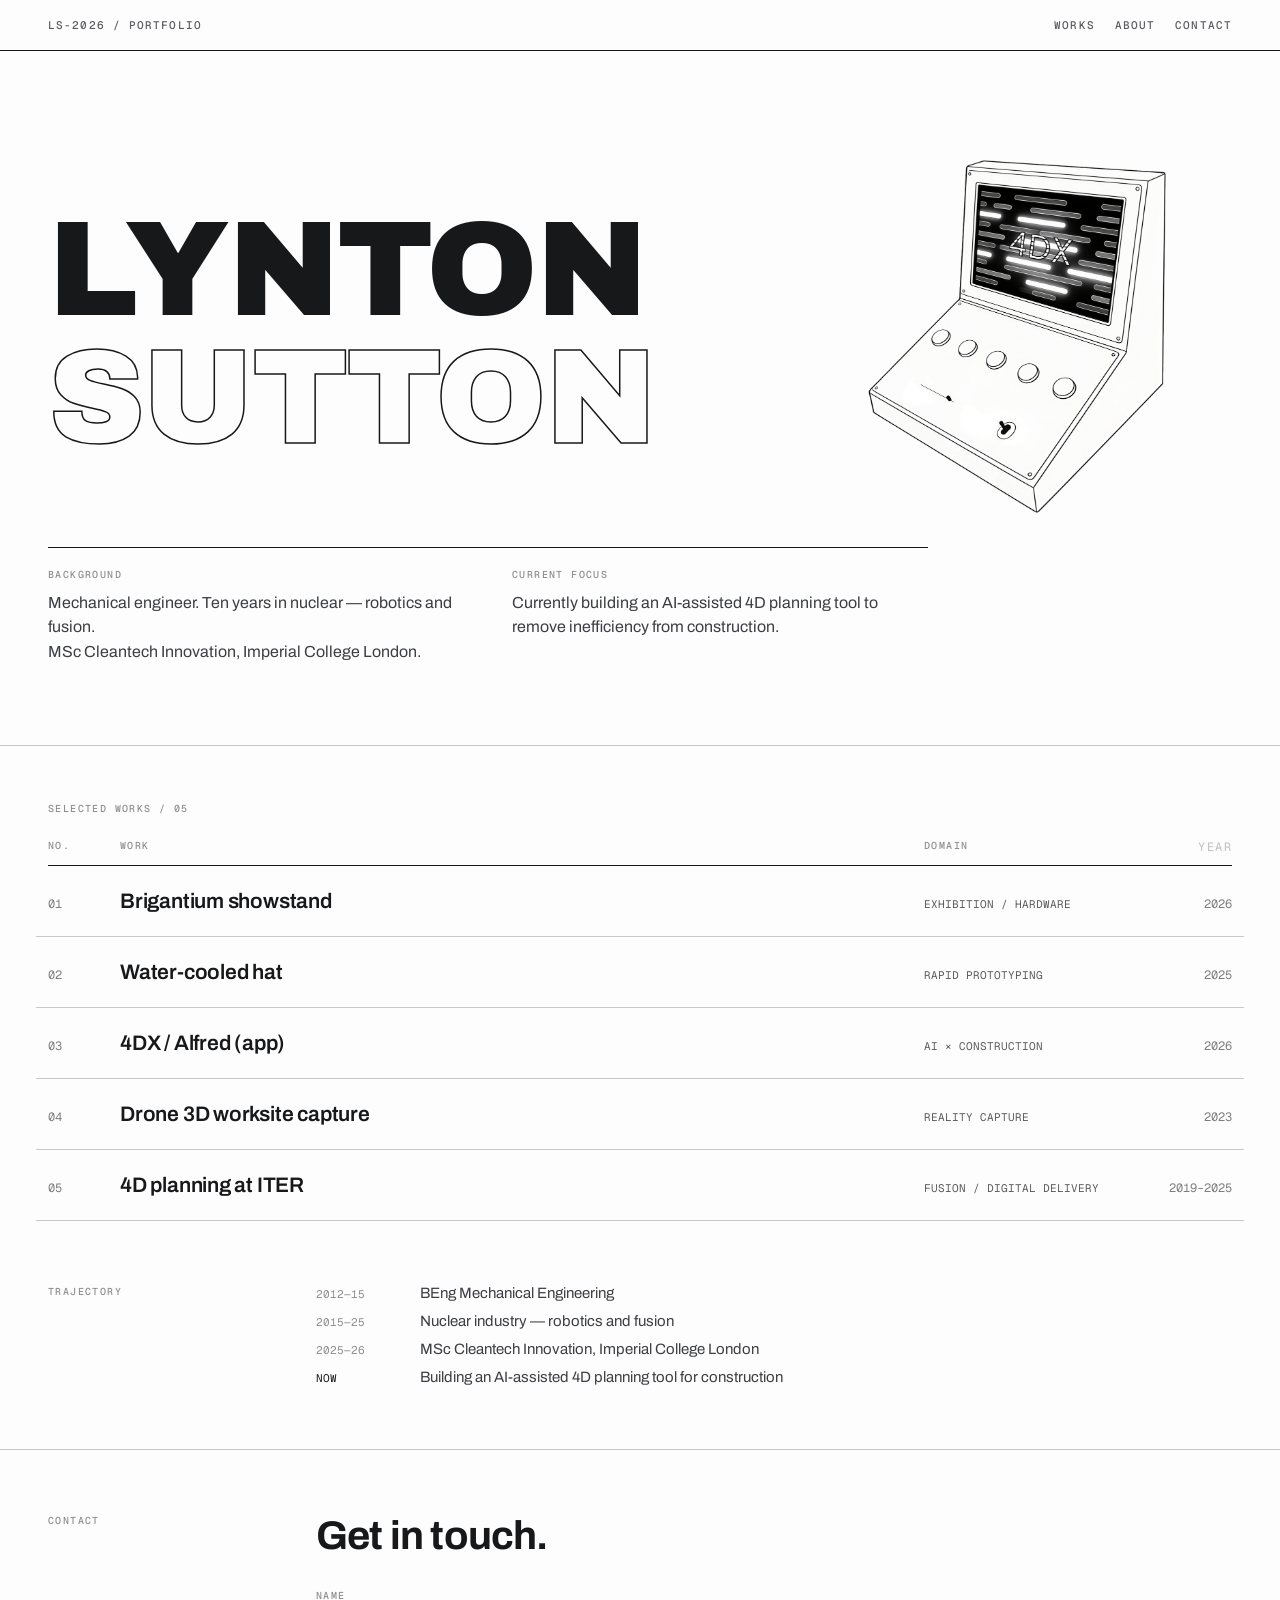
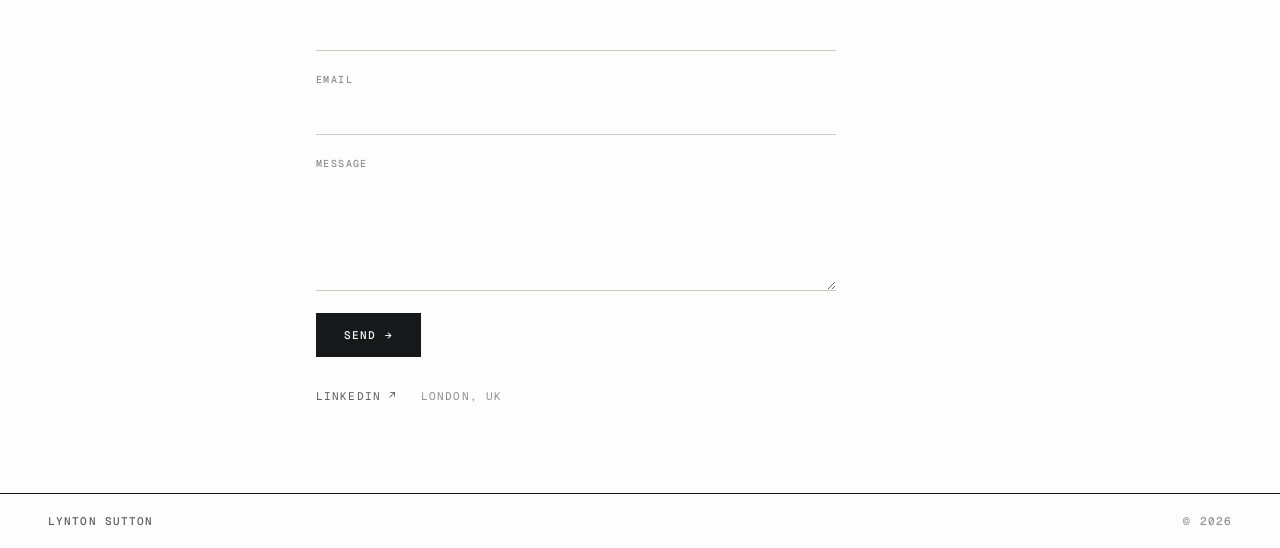
==== commit ec04a327: "Make the hero artwork invert on hover and link to work 01 The machine now flips to inverted on hover" ====
--- a/index.html
+++ b/index.html
@@ -32,9 +32,13 @@
         <span>Lynton</span>
         <span class="hollow">Sutton</span>
       </h1>
-      <img class="hero-art" src="media/arcade-machine.png"
-           alt="Line drawing of the 4DX arcade machine — angled screen showing the 4DX title, and a control panel of arcade buttons"
-           width="900" height="1077">
+      <!-- Links through to work 01. The alt names the destination rather than
+           just describing the drawing, since it's the link's accessible name. -->
+      <a class="hero-art" href="work/brigantium-showstand.html">
+        <img src="media/arcade-machine.png"
+             alt="Brigantium showstand — the arcade machine built for the Cleantech Innovation showcase"
+             width="900" height="1077">
+      </a>
     </div>
 
     <div class="intro">
--- a/style.css
+++ b/style.css
@@ -87,6 +87,7 @@
   text-transform:uppercase;
 }
 .hero-art{
+  display:block;
   flex:none;
   /* Capped so the machine's top stays clear of the header rule — it's taller
      than the name, and it hangs below, so height grows upward. */
@@ -97,8 +98,22 @@
      intro block below doesn't get pushed down. The intro's margin-top is
      raised to match, keeping the gap under the machine constant. */
   margin-bottom:-56px;
+  /* Pulls it in off the right gutter rather than sitting hard against it. */
+  margin-right:64px;
   /* Transparent PNG, so it sits straight on the paper with no plate. */
-}
+  transition:filter .3s;
+}
+.hero-art img{
+  display:block;
+  width:100%;
+  height:auto;
+}
+/* Inverts on hover, echoing the works rows flipping to an ink plate. The
+   alpha channel is untouched by invert(), so only the drawing flips — the
+   backdrop stays transparent and the paper still shows through. Focus gets
+   the same treatment so it's reachable by keyboard, not just by mouse. */
+.hero-art:hover,
+.hero-art:focus-visible{filter:invert(1)}
 .hero h1 span{display:block}
 /* Second line is hollow until hovered. Guarded so it never renders invisible
    where text-stroke is unsupported. */
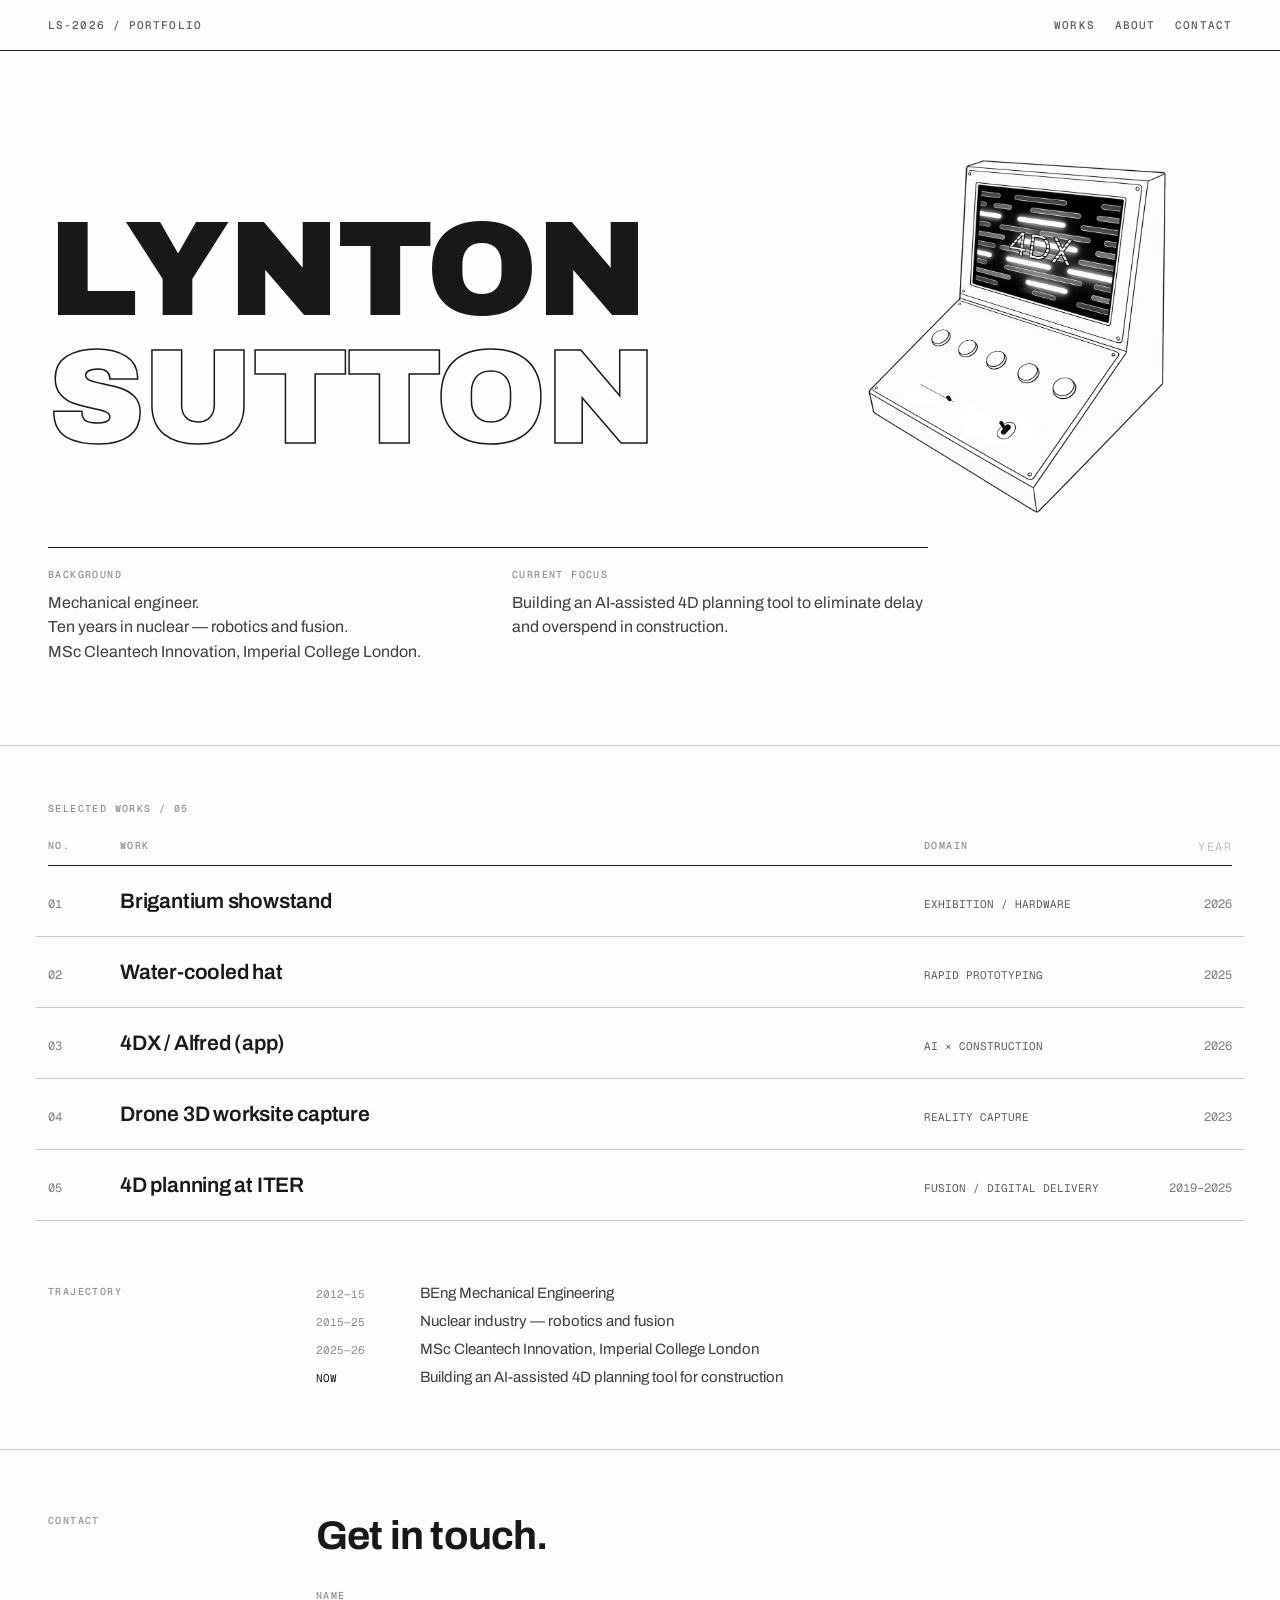
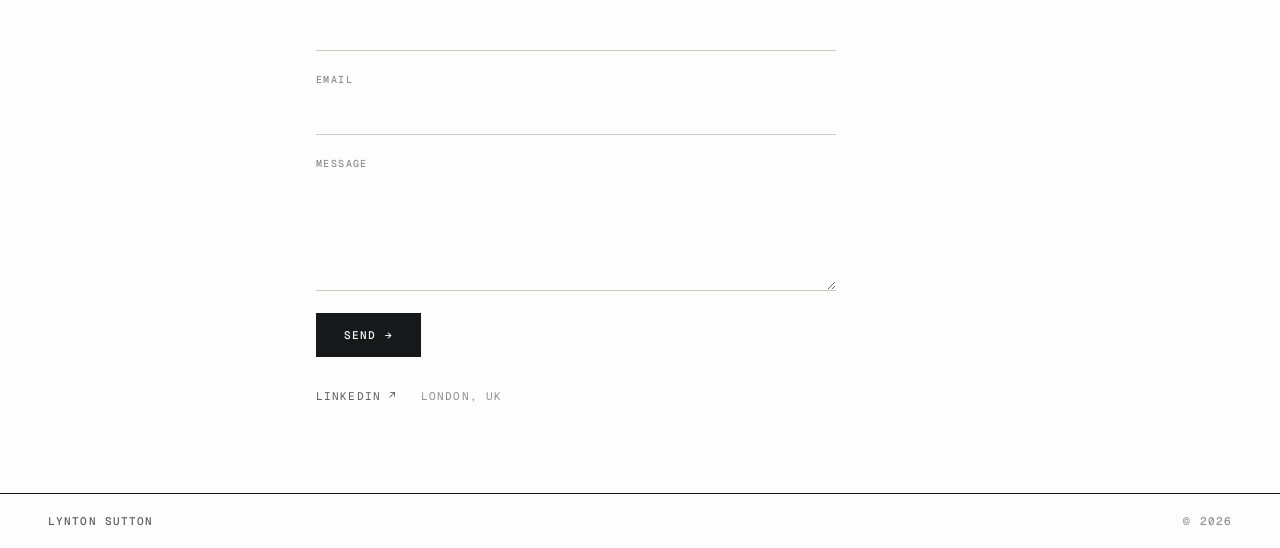
==== commit 975eed30: "Tighten the hero intro copy BACKGROUND now breaks one sentence per line.  CURRENT FOCUS drops "Curre" ====
--- a/index.html
+++ b/index.html
@@ -44,11 +44,11 @@
     <div class="intro">
       <div>
         <span class="label">BACKGROUND</span>
-        <p>Mechanical engineer. Ten years in nuclear — robotics and fusion.<br>MSc Cleantech Innovation, Imperial College London.</p>
+        <p>Mechanical engineer.<br>Ten years in nuclear — robotics and fusion.<br>MSc Cleantech Innovation, Imperial College London.</p>
       </div>
       <div>
         <span class="label">CURRENT FOCUS</span>
-        <p>Currently building an AI-assisted 4D planning tool to remove inefficiency from construction.</p>
+        <p>Building an AI-assisted 4D planning tool to eliminate delay and overspend in construction.</p>
       </div>
     </div>
   </section>
